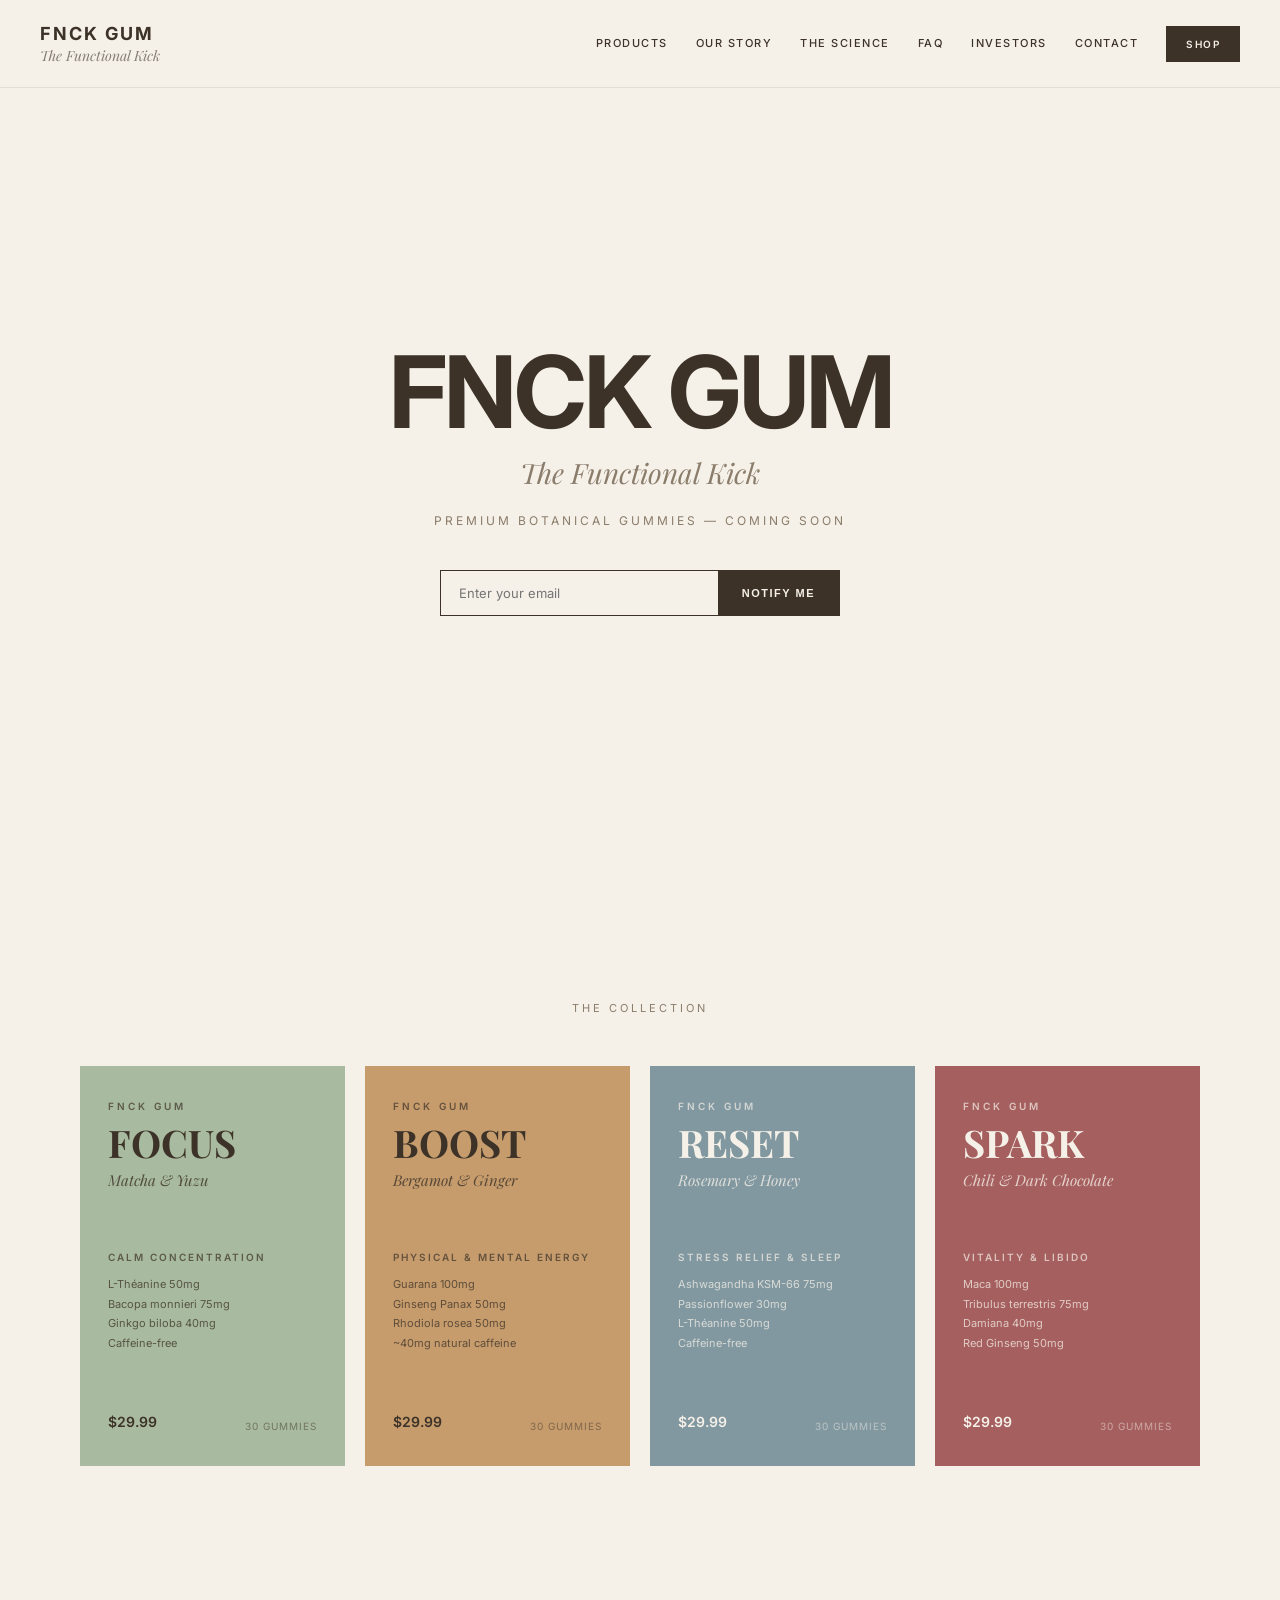
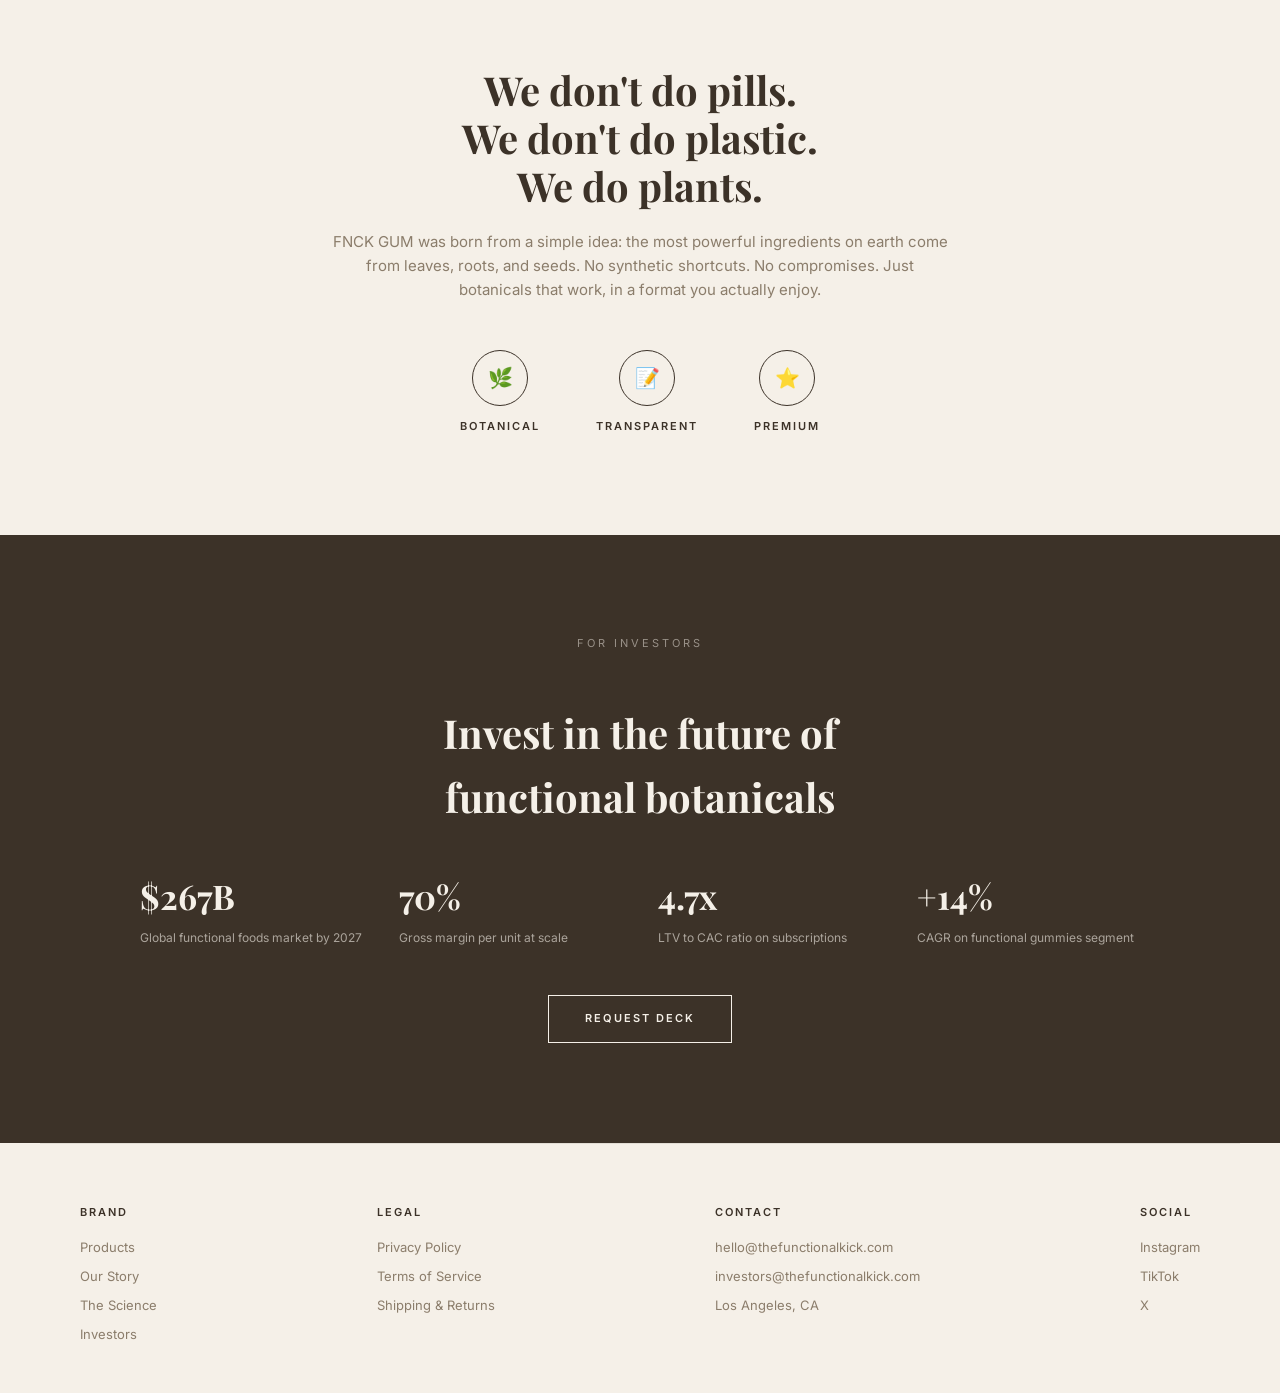
==== index.html @ b2f69619 "Site vitrine FNCK GUM complet - 10 pages" ====
<!DOCTYPE html>
<html lang="en">
<head>
<meta charset="UTF-8">
<meta name="viewport" content="width=device-width, initial-scale=1.0">
<title>Home | FNCK GUM</title>
<link rel="stylesheet" href="style.css">
</head>
<body>

<nav>
  <a href="index.html" class="logo">FNCK GUM <span>The Functional Kick</span></a>
  <div class="links">
    <a href="index.html#products">Products</a>
    <a href="story.html">Our Story</a>
    <a href="science.html">The Science</a>
    <a href="faq.html">FAQ</a>
    <a href="investors.html">Investors</a>
    <a href="contact.html">Contact</a>
    <a href="index.html#products" class="cta-nav">Shop</a>
  </div>
</nav>


<section class="hero">
  <h1>FNCK GUM</h1>
  <p class="tagline">The Functional Kick</p>
  <p class="sub">Premium Botanical Gummies &mdash; Coming Soon</p>
  <div class="email-box">
    <input type="email" placeholder="Enter your email">
    <button>Notify Me</button>
  </div>
</section>

<section class="section" id="products">
  <p class="section-label">The Collection</p>
  <div class="product-grid">
    <a href="focus.html" class="product-card card-focus">
      <div class="top">
        <div class="brand">FNCK GUM</div>
        <div class="name">FOCUS</div>
        <div class="flavor">Matcha &amp; Yuzu</div>
      </div>
      <div class="mid">
        <div class="benefit">Calm Concentration</div>
        <div class="ingredients">
          L-Th&eacute;anine 50mg<br>
          Bacopa monnieri 75mg<br>
          Ginkgo biloba 40mg<br>
          Caffeine-free
        </div>
      </div>
      <div class="bot">
        <div class="price">$29.99</div>
        <div class="count">30 Gummies</div>
      </div>
    </a>
    <a href="boost.html" class="product-card card-boost">
      <div class="top">
        <div class="brand">FNCK GUM</div>
        <div class="name">BOOST</div>
        <div class="flavor">Bergamot &amp; Ginger</div>
      </div>
      <div class="mid">
        <div class="benefit">Physical &amp; Mental Energy</div>
        <div class="ingredients">
          Guarana 100mg<br>
          Ginseng Panax 50mg<br>
          Rhodiola rosea 50mg<br>
          ~40mg natural caffeine
        </div>
      </div>
      <div class="bot">
        <div class="price">$29.99</div>
        <div class="count">30 Gummies</div>
      </div>
    </a>
    <a href="reset.html" class="product-card card-reset">
      <div class="top">
        <div class="brand">FNCK GUM</div>
        <div class="name">RESET</div>
        <div class="flavor">Rosemary &amp; Honey</div>
      </div>
      <div class="mid">
        <div class="benefit">Stress Relief &amp; Sleep</div>
        <div class="ingredients">
          Ashwagandha KSM-66 75mg<br>
          Passionflower 30mg<br>
          L-Th&eacute;anine 50mg<br>
          Caffeine-free
        </div>
      </div>
      <div class="bot">
        <div class="price">$29.99</div>
        <div class="count">30 Gummies</div>
      </div>
    </a>
    <a href="spark.html" class="product-card card-spark">
      <div class="top">
        <div class="brand">FNCK GUM</div>
        <div class="name">SPARK</div>
        <div class="flavor">Chili &amp; Dark Chocolate</div>
      </div>
      <div class="mid">
        <div class="benefit">Vitality &amp; Libido</div>
        <div class="ingredients">
          Maca 100mg<br>
          Tribulus terrestris 75mg<br>
          Damiana 40mg<br>
          Red Ginseng 50mg
        </div>
      </div>
      <div class="bot">
        <div class="price">$29.99</div>
        <div class="count">30 Gummies</div>
      </div>
    </a>
  </div>
</section>

<section class="section manifesto" id="manifesto">
  <h2>We don't do pills.<br>We don't do plastic.<br>We do plants.</h2>
  <p>FNCK GUM was born from a simple idea: the most powerful ingredients on earth come from leaves, roots, and seeds. No synthetic shortcuts. No compromises. Just botanicals that work, in a format you actually enjoy.</p>
  <div class="pillars">
    <div class="pillar"><div class="icon">&#127807;</div><h4>Botanical</h4></div>
    <div class="pillar"><div class="icon">&#128221;</div><h4>Transparent</h4></div>
    <div class="pillar"><div class="icon">&#11088;</div><h4>Premium</h4></div>
  </div>
</section>

<section class="investors" id="investors">
  <div class="investors-inner">
    <p class="section-label">For Investors</p>
    <h2>Invest in the future of<br>functional botanicals</h2>
    <div class="stats">
      <div class="stat"><h3>$267B</h3><p>Global functional foods market by 2027</p></div>
      <div class="stat"><h3>70%</h3><p>Gross margin per unit at scale</p></div>
      <div class="stat"><h3>4.7x</h3><p>LTV to CAC ratio on subscriptions</p></div>
      <div class="stat"><h3>+14%</h3><p>CAGR on functional gummies segment</p></div>
    </div>
    <div class="cta"><a href="investors.html">Request Deck</a></div>
  </div>
</section>


<footer>
  <div class="col">
    <h5>Brand</h5>
    <a href="index.html#products">Products</a>
    <a href="story.html">Our Story</a>
    <a href="science.html">The Science</a>
    <a href="investors.html">Investors</a>
  </div>
  <div class="col">
    <h5>Legal</h5>
    <a href="#">Privacy Policy</a>
    <a href="#">Terms of Service</a>
    <a href="#">Shipping & Returns</a>
  </div>
  <div class="col">
    <h5>Contact</h5>
    <p>hello@thefunctionalkick.com</p>
    <p>investors@thefunctionalkick.com</p>
    <p>Los Angeles, CA</p>
  </div>
  <div class="col">
    <h5>Social</h5>
    <a href="https://instagram.com/fnckgum" target="_blank">Instagram</a>
    <a href="https://tiktok.com/@fnckgum" target="_blank">TikTok</a>
    <a href="#">X</a>
  </div>
</footer>

</body>
</html>
---- style.css ----
@import url('https://fonts.googleapis.com/css2?family=Playfair+Display:ital,wght@0,400;0,700;1,400&family=Inter:wght@300;400;500;600;700&display=swap');

:root {
  --cream: #F5F0E8;
  --chocolate: #3C3228;
  --sage: #A8BA9F;
  --caramel: #C69C6D;
  --slate: #8198A0;
  --bordeaux: #A55F5F;
  --warm-gray: #8B7D6B;
  --light-border: rgba(60,50,40,0.1);
}

* { margin: 0; padding: 0; box-sizing: border-box; }
html { scroll-behavior: smooth; }

body {
  font-family: 'Inter', sans-serif;
  background: var(--cream);
  color: var(--chocolate);
  line-height: 1.6;
}

a { color: inherit; text-decoration: none; }
img { max-width: 100%; display: block; }

/* NAV */
nav {
  position: fixed; top: 0; left: 0; right: 0;
  display: flex; justify-content: space-between; align-items: center;
  padding: 20px 40px;
  background: rgba(245,240,232,0.95);
  backdrop-filter: blur(10px);
  z-index: 1000;
  border-bottom: 1px solid var(--light-border);
}
nav .logo { font-weight: 700; font-size: 18px; letter-spacing: 2px; }
nav .logo span { font-family: 'Playfair Display', serif; font-style: italic; font-weight: 400; font-size: 14px; display: block; letter-spacing: 0; opacity: 0.6; margin-top: -4px; }
nav .links { display: flex; gap: 28px; align-items: center; }
nav .links a {
  font-size: 11px; font-weight: 500; letter-spacing: 1.5px;
  text-transform: uppercase; transition: opacity 0.2s;
}
nav .links a:hover { opacity: 0.5; }
nav .links .cta-nav {
  background: var(--chocolate); color: var(--cream);
  padding: 10px 20px;
  font-size: 10px; font-weight: 600; letter-spacing: 1.5px; text-transform: uppercase;
}

/* HERO */
.hero {
  min-height: 100vh;
  display: flex; flex-direction: column;
  justify-content: center; align-items: center;
  text-align: center;
  padding: 140px 40px 80px;
}
.hero h1 {
  font-family: 'Inter', sans-serif;
  font-size: clamp(42px, 9vw, 100px);
  font-weight: 700;
  letter-spacing: -3px;
  line-height: 0.95;
  margin-bottom: 12px;
}
.hero .tagline {
  font-family: 'Playfair Display', serif;
  font-style: italic;
  font-size: clamp(18px, 2.5vw, 28px);
  color: var(--warm-gray);
  margin-bottom: 16px;
}
.hero .sub {
  font-size: 12px; letter-spacing: 3px;
  text-transform: uppercase; color: var(--warm-gray);
  margin-bottom: 40px;
}
.hero .email-box {
  display: flex; gap: 0;
  border: 1px solid var(--chocolate);
  max-width: 400px; width: 100%;
}
.hero .email-box input {
  flex: 1; padding: 14px 18px;
  border: none; background: transparent;
  font-family: 'Inter'; font-size: 13px;
  outline: none;
}
.hero .email-box button {
  padding: 14px 24px; background: var(--chocolate); color: var(--cream);
  border: none;
  font-size: 11px; font-weight: 600;
  letter-spacing: 1.5px; text-transform: uppercase;
  cursor: pointer;
}

/* SECTIONS */
.section { padding: 100px 40px; max-width: 1200px; margin: 0 auto; }
.section-label {
  font-size: 11px; letter-spacing: 3px;
  text-transform: uppercase; color: var(--warm-gray);
  margin-bottom: 48px;
  text-align: center;
}

/* PRODUCTS */
.product-grid {
  display: grid;
  grid-template-columns: repeat(auto-fit, minmax(260px, 1fr));
  gap: 20px;
}
.product-card {
  padding: 32px 28px;
  min-height: 400px;
  display: flex; flex-direction: column;
  justify-content: space-between;
  transition: transform 0.3s, box-shadow 0.3s;
  position: relative; overflow: hidden;
}
.product-card:hover { transform: translateY(-4px); box-shadow: 0 20px 40px rgba(60,50,40,0.15); }
.product-card .top .brand { font-size: 10px; font-weight: 600; letter-spacing: 3px; text-transform: uppercase; opacity: 0.7; margin-bottom: 10px; }
.product-card .top .name { font-family: 'Playfair Display', serif; font-size: 38px; font-weight: 700; line-height: 1; margin-bottom: 6px; }
.product-card .top .flavor { font-family: 'Playfair Display', serif; font-style: italic; font-size: 15px; opacity: 0.8; }
.product-card .mid { margin: 28px 0; }
.product-card .mid .benefit { font-size: 10px; font-weight: 600; letter-spacing: 2px; text-transform: uppercase; opacity: 0.7; margin-bottom: 10px; }
.product-card .mid .ingredients { font-size: 11px; line-height: 1.8; opacity: 0.75; }
.product-card .bot { display: flex; justify-content: space-between; align-items: flex-end; }
.product-card .bot .price { font-size: 14px; font-weight: 600; }
.product-card .bot .count { font-size: 10px; letter-spacing: 1px; text-transform: uppercase; opacity: 0.5; }
.card-focus { background: var(--sage); color: var(--chocolate); }
.card-boost { background: var(--caramel); color: var(--chocolate); }
.card-reset { background: var(--slate); color: var(--cream); }
.card-spark { background: var(--bordeaux); color: var(--cream); }

/* MANIFESTO */
.manifesto { text-align: center; max-width: 700px; margin: 0 auto; }
.manifesto h2 { font-family: 'Playfair Display', serif; font-size: clamp(26px, 4vw, 40px); margin-bottom: 20px; line-height: 1.2; }
.manifesto p { font-size: 15px; color: var(--warm-gray); margin-bottom: 48px; }
.pillars { display: flex; justify-content: center; gap: 56px; flex-wrap: wrap; }
.pillar { text-align: center; }
.pillar .icon { width: 56px; height: 56px; border: 1.5px solid var(--chocolate); border-radius: 50%; display: flex; align-items: center; justify-content: center; margin: 0 auto 12px; font-size: 20px; }
.pillar h4 { font-size: 11px; letter-spacing: 2px; text-transform: uppercase; font-weight: 600; }

/* INVESTORS */
.investors { background: var(--chocolate); color: var(--cream); padding: 100px 40px; }
.investors-inner { max-width: 1000px; margin: 0 auto; }
.investors .section-label { color: rgba(245,240,232,0.5); }
.investors h2 { font-family: 'Playfair Display', serif; font-size: clamp(26px, 4vw, 40px); margin-bottom: 40px; text-align: center; }
.stats { display: grid; grid-template-columns: repeat(auto-fit, minmax(200px, 1fr)); gap: 36px; margin-bottom: 48px; }
.stat h3 { font-family: 'Playfair Display', serif; font-size: 34px; margin-bottom: 6px; }
.stat p { font-size: 12px; opacity: 0.6; line-height: 1.5; }
.investors .cta { text-align: center; }
.investors .cta a { display: inline-block; padding: 14px 36px; border: 1px solid var(--cream); font-size: 11px; font-weight: 600; letter-spacing: 2px; text-transform: uppercase; transition: all 0.2s; }
.investors .cta a:hover { background: var(--cream); color: var(--chocolate); }

/* FOOTER */
footer { padding: 60px 40px 40px; border-top: 1px solid var(--light-border); max-width: 1200px; margin: 0 auto; display: flex; justify-content: space-between; flex-wrap: wrap; gap: 36px; }
footer .col h5 { font-size: 11px; letter-spacing: 2px; text-transform: uppercase; margin-bottom: 16px; font-weight: 600; }
footer .col a, footer .col p { display: block; color: var(--warm-gray); font-size: 13px; margin-bottom: 8px; transition: color 0.2s; }
footer .col a:hover { color: var(--chocolate); }

/* PRODUCT PAGE */
.product-hero { display: grid; grid-template-columns: 1fr 1fr; gap: 60px; align-items: center; padding: 140px 40px 80px; max-width: 1200px; margin: 0 auto; }
.product-hero .product-image img { width: 100%; border-radius: 4px; box-shadow: 0 20px 60px rgba(60,50,40,0.15); }
.product-hero .info .brand { font-size: 11px; font-weight: 600; letter-spacing: 3px; text-transform: uppercase; color: var(--warm-gray); margin-bottom: 12px; }
.product-hero .info h1 { font-family: 'Playfair Display', serif; font-size: clamp(36px, 5vw, 56px); margin-bottom: 8px; }
.product-hero .info .flavor { font-family: 'Playfair Display', serif; font-style: italic; font-size: 20px; color: var(--warm-gray); margin-bottom: 20px; }
.product-hero .info .price { font-size: 28px; font-weight: 700; margin-bottom: 8px; }
.product-hero .info .sub-price { font-size: 13px; color: var(--warm-gray); margin-bottom: 32px; }
.product-hero .info .btn {
  display: inline-block; padding: 16px 48px; background: var(--chocolate); color: var(--cream);
  font-size: 12px; font-weight: 600; letter-spacing: 1.5px; text-transform: uppercase;
  margin-bottom: 16px;
}
.product-hero .info .btn-secondary {
  display: inline-block; padding: 16px 48px; border: 1px solid var(--chocolate);
  font-size: 12px; font-weight: 600; letter-spacing: 1.5px; text-transform: uppercase;
  margin-left: 12px;
}
.product-hero .info .benefits { margin-top: 32px; }
.product-hero .info .benefits li { list-style: none; font-size: 13px; padding: 6px 0; display: flex; align-items: center; gap: 10px; }
.product-hero .info .benefits li::before { content: '¹3'; font-weight: 700; }

/* TABS */
.tabs { max-width: 800px; margin: 0 auto; padding: 0 40px 80px; }
.tab-nav { display: flex; gap: 32px; border-bottom: 1px solid var(--light-border); margin-bottom: 32px; }
.tab-nav a { font-size: 12px; font-weight: 600; letter-spacing: 1.5px; text-transform: uppercase; padding-bottom: 12px; border-bottom: 2px solid transparent; }
.tab-nav a.active { border-bottom-color: var(--chocolate); }
.tab-content h3 { font-family: 'Playfair Display', serif; font-size: 24px; margin-bottom: 20px; }
.tab-content p, .tab-content li { font-size: 14px; color: var(--warm-gray); line-height: 1.8; margin-bottom: 10px; }
.tab-content ul { padding-left: 0; list-style: none; }
.tab-content table { width: 100%; border-collapse: collapse; font-size: 13px; margin-top: 20px; }
.tab-content table td { padding: 12px 0; border-bottom: 1px solid var(--light-border); }
.tab-content table td:last-child { text-align: right; font-weight: 600; }

/* STORY */
.story-hero { padding: 140px 40px 60px; text-align: center; max-width: 900px; margin: 0 auto; }
.story-hero h1 { font-family: 'Playfair Display', serif; font-size: clamp(32px, 5vw, 52px); margin-bottom: 20px; }
.story-hero p { font-size: 18px; color: var(--warm-gray); line-height: 1.7; }
.story-img { max-width: 1000px; margin: 0 auto 80px; padding: 0 40px; }
.story-img img { width: 100%; border-radius: 4px; }
.story-body { max-width: 700px; margin: 0 auto; padding: 0 40px 100px; }
.story-body h2 { font-family: 'Playfair Display', serif; font-size: 28px; margin: 48px 0 20px; }
.story-body p { font-size: 15px; color: var(--warm-gray); line-height: 1.8; margin-bottom: 16px; }

/* FAQ */
.faq-list { max-width: 800px; margin: 0 auto; padding: 0 40px 100px; }
.faq-item { border-bottom: 1px solid var(--light-border); padding: 24px 0; }
.faq-item h3 { font-size: 16px; font-weight: 600; margin-bottom: 10px; cursor: pointer; }
.faq-item p { font-size: 14px; color: var(--warm-gray); line-height: 1.7; }

/* FAQ colors */
.faq-focus h3 { color: var(--sage); }
.faq-boost h3 { color: var(--caramel); }
.faq-reset h3 { color: var(--slate); }
.faq-spark h3 { color: var(--bordeaux); }

/* CONTACT */
.contact-form { max-width: 600px; margin: 0 auto; padding: 0 40px 100px; }
.contact-form input, .contact-form textarea {
  width: 100%; padding: 14px 16px; margin-bottom: 16px;
  border: 1px solid var(--light-border); background: transparent;
  font-family: 'Inter'; font-size: 14px; outline: none;
}
.contact-form textarea { min-height: 140px; resize: vertical; }
.contact-form button {
  padding: 14px 36px; background: var(--chocolate); color: var(--cream);
  border: none; font-size: 12px; font-weight: 600;
  letter-spacing: 1.5px; text-transform: uppercase; cursor: pointer;
}

/* MOBILE */
@media (max-width: 768px) {
  nav { padding: 16px 20px; }
  nav .links { display: none; }
  .hero { padding: 100px 20px 60px; }
  .section { padding: 60px 20px; }
  .product-hero { grid-template-columns: 1fr; padding: 100px 20px 60px; }
  .product-hero .info .btn-secondary { margin-left: 0; margin-top: 10px; display: block; }
  footer { padding: 40px 20px; flex-direction: column; gap: 24px; }
  .tab-nav { gap: 16px; overflow-x: auto; }
  .pillars { gap: 32px; }
}
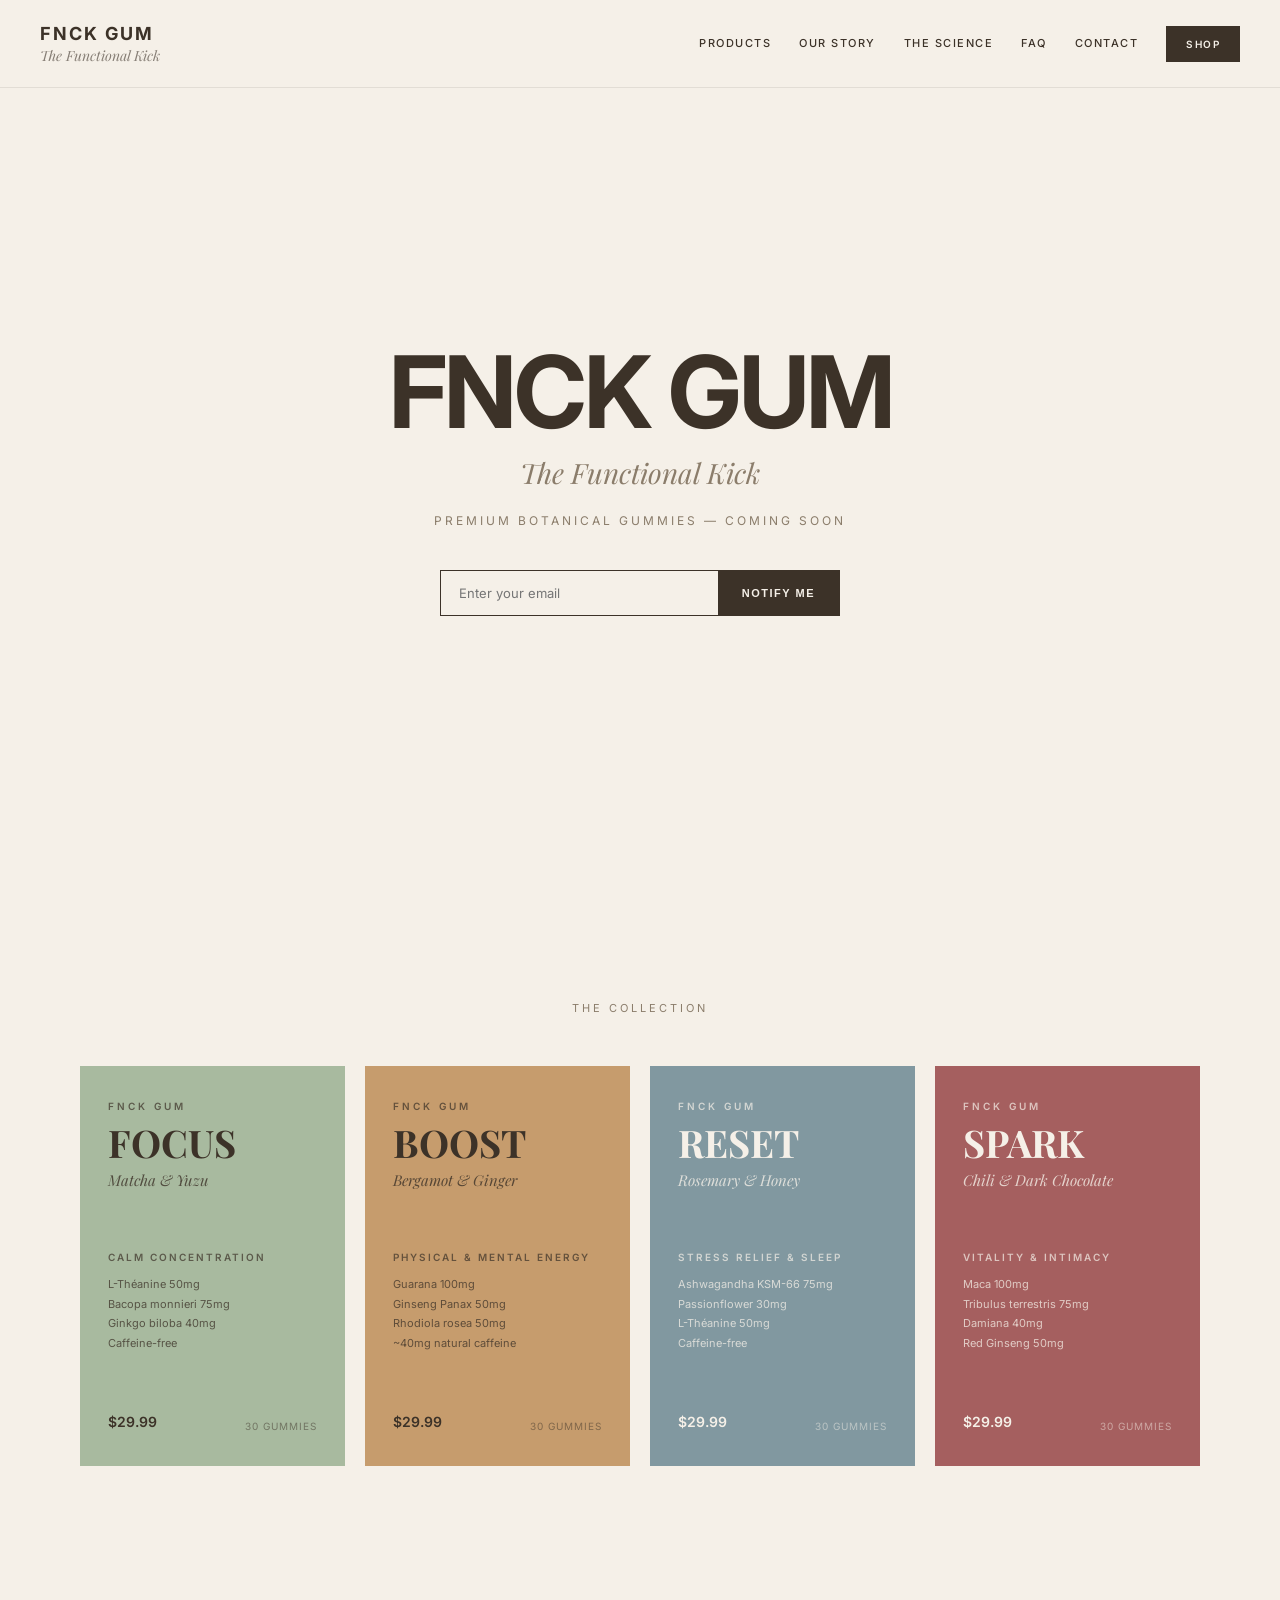
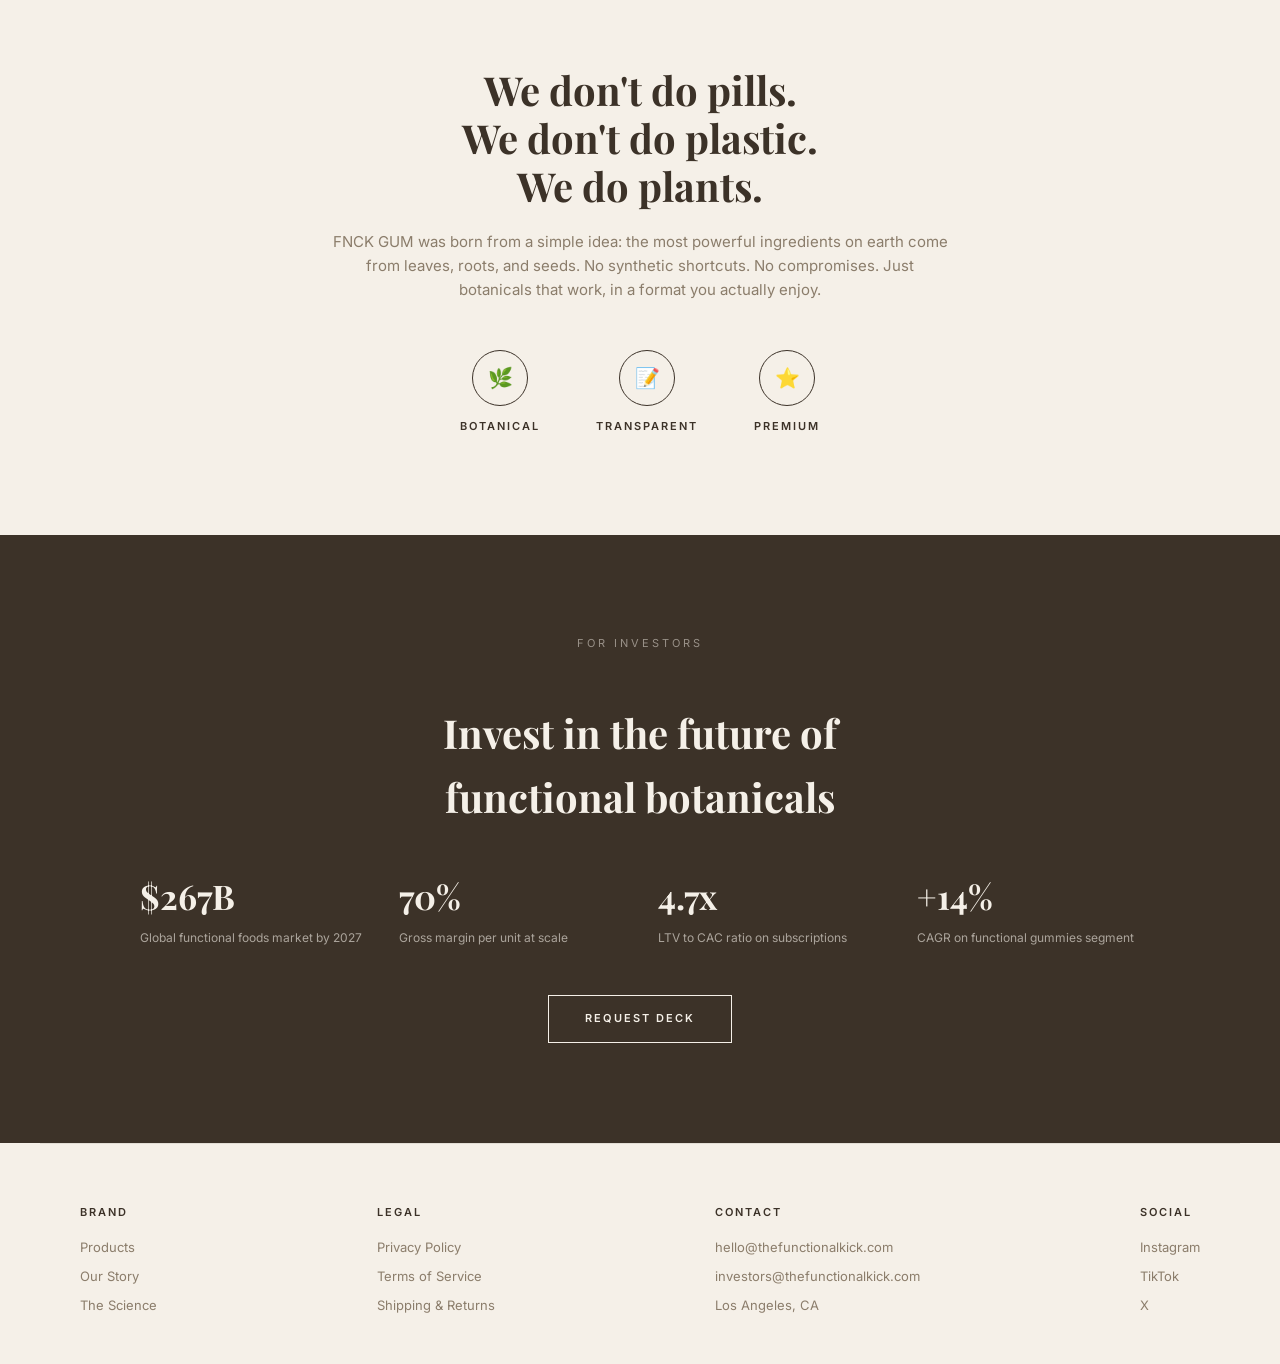
==== commit ad68b89e: "Retire Investors du menu, corrige boutons, remplace libido par intimacy" ====
--- a/index.html
+++ b/index.html
@@ -15,7 +15,6 @@
     <a href="story.html">Our Story</a>
     <a href="science.html">The Science</a>
     <a href="faq.html">FAQ</a>
-    <a href="investors.html">Investors</a>
     <a href="contact.html">Contact</a>
     <a href="index.html#products" class="cta-nav">Shop</a>
   </div>
@@ -102,7 +101,7 @@
         <div class="flavor">Chili &amp; Dark Chocolate</div>
       </div>
       <div class="mid">
-        <div class="benefit">Vitality &amp; Libido</div>
+    <div class="benefit">Vitality & Intimacy</div>
         <div class="ingredients">
           Maca 100mg<br>
           Tribulus terrestris 75mg<br>
@@ -149,7 +148,6 @@
     <a href="index.html#products">Products</a>
     <a href="story.html">Our Story</a>
     <a href="science.html">The Science</a>
-    <a href="investors.html">Investors</a>
   </div>
   <div class="col">
     <h5>Legal</h5>
--- a/style.css
+++ b/style.css
@@ -170,14 +170,18 @@
 .product-hero .info .price { font-size: 28px; font-weight: 700; margin-bottom: 8px; }
 .product-hero .info .sub-price { font-size: 13px; color: var(--warm-gray); margin-bottom: 32px; }
 .product-hero .info .btn {
-  display: inline-block; padding: 16px 48px; background: var(--chocolate); color: var(--cream);
-  font-size: 12px; font-weight: 600; letter-spacing: 1.5px; text-transform: uppercase;
-  margin-bottom: 16px;
+  display: inline-block; padding: 10px 24px; background: var(--chocolate); color: var(--cream);
+  font-size: 11px; font-weight: 600; letter-spacing: 1.5px; text-transform: uppercase;
 }
 .product-hero .info .btn-secondary {
-  display: inline-block; padding: 16px 48px; border: 1px solid var(--chocolate);
-  font-size: 12px; font-weight: 600; letter-spacing: 1.5px; text-transform: uppercase;
-  margin-left: 12px;
+  display: inline-block; padding: 10px 24px; border: 1px solid var(--chocolate);
+  font-size: 11px; font-weight: 600; letter-spacing: 1.5px; text-transform: uppercase;
+  margin-left: 8px;
+}
+@media (max-width: 768px) {
+  .product-hero .info .btn, .product-hero .info .btn-secondary {
+    display: block; width: 100%; text-align: center; margin-left: 0; margin-bottom: 10px;
+  }
 }
 .product-hero .info .benefits { margin-top: 32px; }
 .product-hero .info .benefits li { list-style: none; font-size: 13px; padding: 6px 0; display: flex; align-items: center; gap: 10px; }
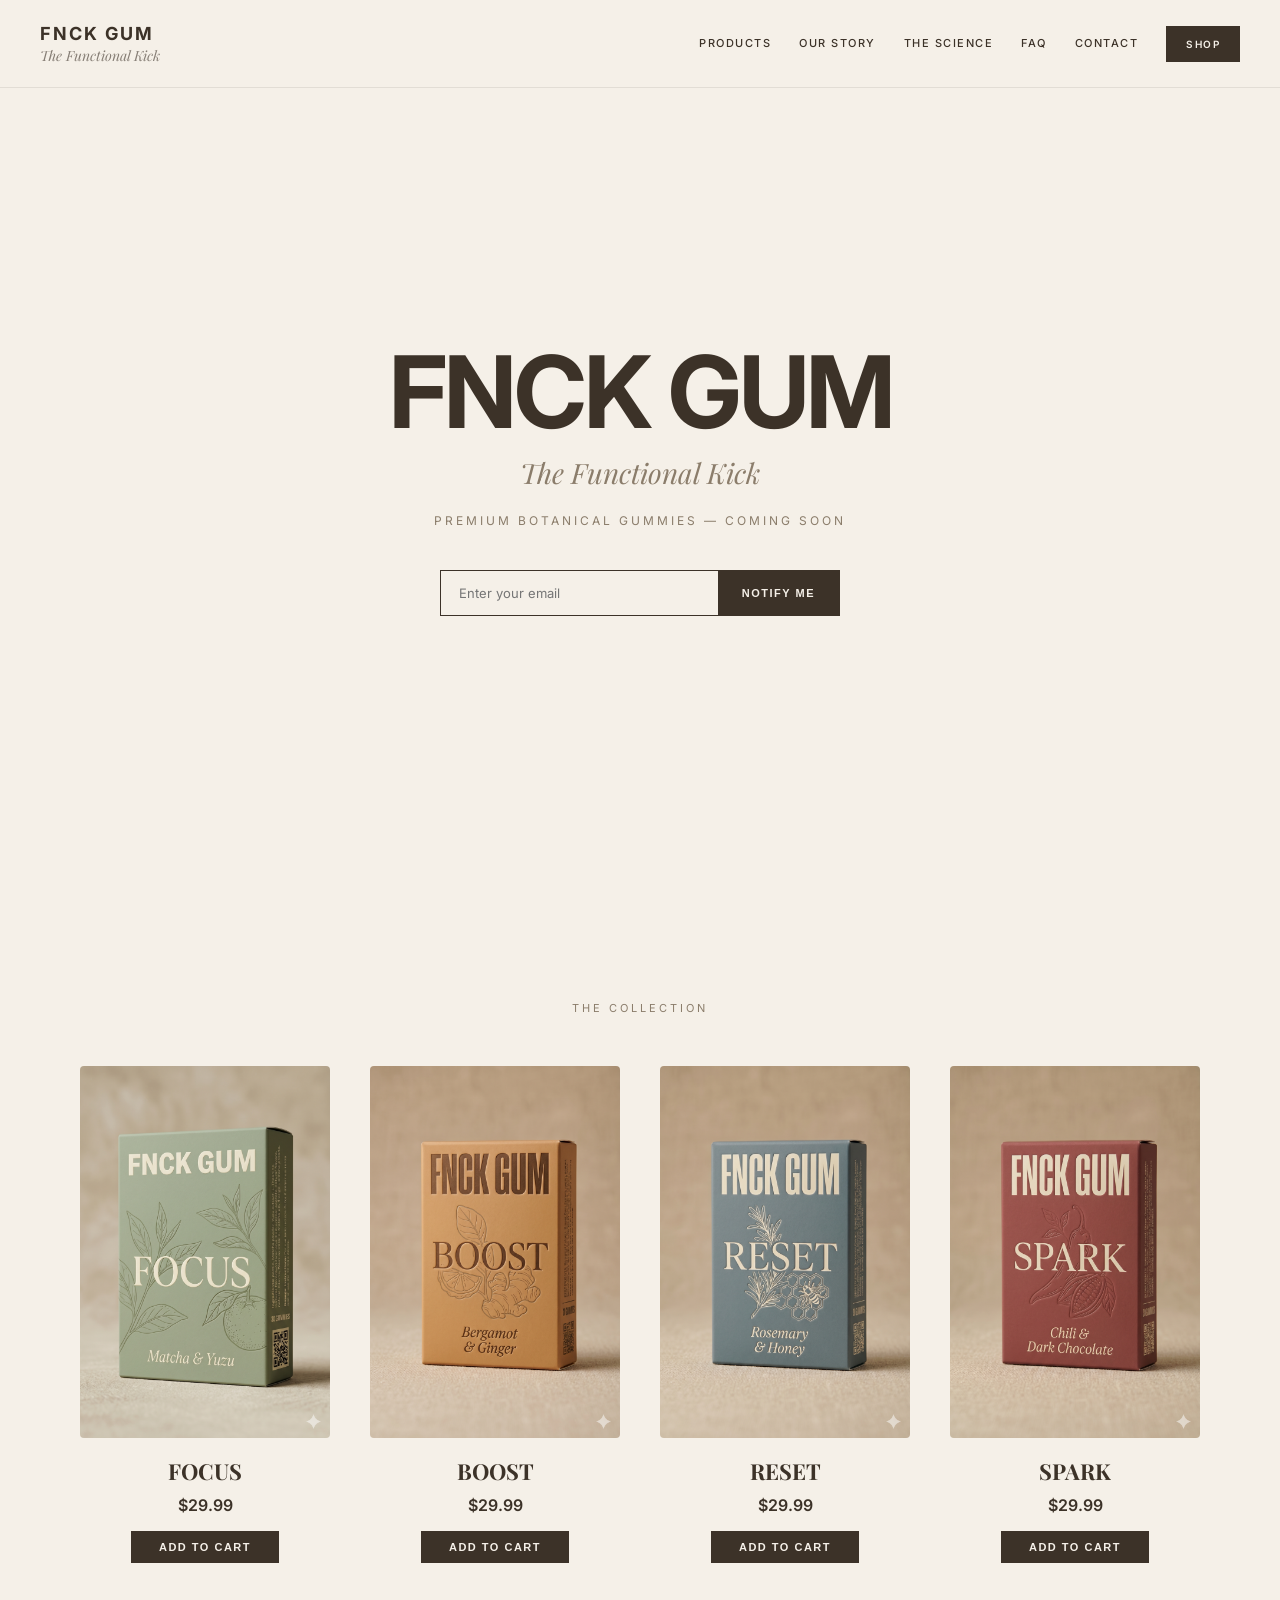
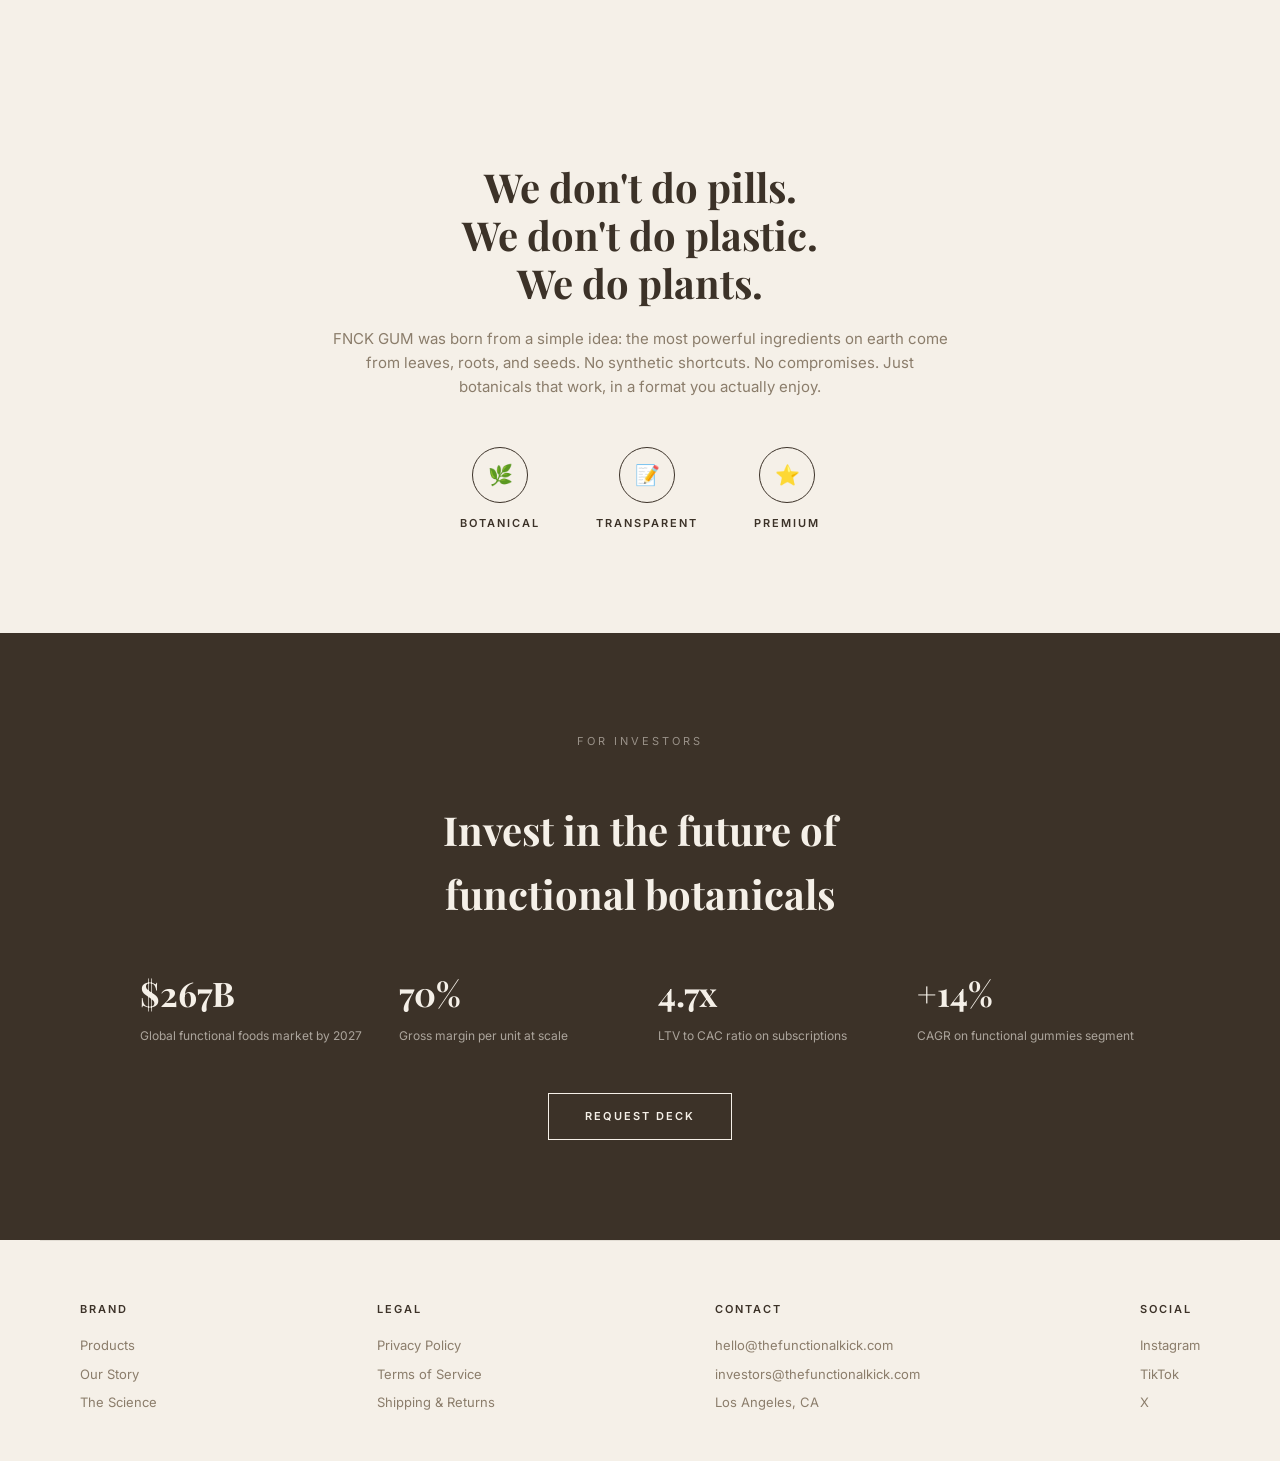
==== commit 5d808ac7: "Home: remplace cartes texte par images produits + prix + Add to Cart" ====
--- a/index.html
+++ b/index.html
@@ -33,87 +33,31 @@
 
 <section class="section" id="products">
   <p class="section-label">The Collection</p>
-  <div class="product-grid">
-    <a href="focus.html" class="product-card card-focus">
-      <div class="top">
-        <div class="brand">FNCK GUM</div>
-        <div class="name">FOCUS</div>
-        <div class="flavor">Matcha &amp; Yuzu</div>
-      </div>
-      <div class="mid">
-        <div class="benefit">Calm Concentration</div>
-        <div class="ingredients">
-          L-Th&eacute;anine 50mg<br>
-          Bacopa monnieri 75mg<br>
-          Ginkgo biloba 40mg<br>
-          Caffeine-free
-        </div>
-      </div>
-      <div class="bot">
-        <div class="price">$29.99</div>
-        <div class="count">30 Gummies</div>
-      </div>
-    </a>
-    <a href="boost.html" class="product-card card-boost">
-      <div class="top">
-        <div class="brand">FNCK GUM</div>
-        <div class="name">BOOST</div>
-        <div class="flavor">Bergamot &amp; Ginger</div>
-      </div>
-      <div class="mid">
-        <div class="benefit">Physical &amp; Mental Energy</div>
-        <div class="ingredients">
-          Guarana 100mg<br>
-          Ginseng Panax 50mg<br>
-          Rhodiola rosea 50mg<br>
-          ~40mg natural caffeine
-        </div>
-      </div>
-      <div class="bot">
-        <div class="price">$29.99</div>
-        <div class="count">30 Gummies</div>
-      </div>
-    </a>
-    <a href="reset.html" class="product-card card-reset">
-      <div class="top">
-        <div class="brand">FNCK GUM</div>
-        <div class="name">RESET</div>
-        <div class="flavor">Rosemary &amp; Honey</div>
-      </div>
-      <div class="mid">
-        <div class="benefit">Stress Relief &amp; Sleep</div>
-        <div class="ingredients">
-          Ashwagandha KSM-66 75mg<br>
-          Passionflower 30mg<br>
-          L-Th&eacute;anine 50mg<br>
-          Caffeine-free
-        </div>
-      </div>
-      <div class="bot">
-        <div class="price">$29.99</div>
-        <div class="count">30 Gummies</div>
-      </div>
-    </a>
-    <a href="spark.html" class="product-card card-spark">
-      <div class="top">
-        <div class="brand">FNCK GUM</div>
-        <div class="name">SPARK</div>
-        <div class="flavor">Chili &amp; Dark Chocolate</div>
-      </div>
-      <div class="mid">
-    <div class="benefit">Vitality & Intimacy</div>
-        <div class="ingredients">
-          Maca 100mg<br>
-          Tribulus terrestris 75mg<br>
-          Damiana 40mg<br>
-          Red Ginseng 50mg
-        </div>
-      </div>
-      <div class="bot">
-        <div class="price">$29.99</div>
-        <div class="count">30 Gummies</div>
-      </div>
-    </a>
+  <div class="product-images">
+    <div class="product-img-card">
+      <a href="focus.html"><img src="images/focusbox.png" alt="FOCUS"></a>
+      <h3>FOCUS</h3>
+      <p class="price">$29.99</p>
+      <button>Add to Cart</button>
+    </div>
+    <div class="product-img-card">
+      <a href="boost.html"><img src="images/boostbox.png" alt="BOOST"></a>
+      <h3>BOOST</h3>
+      <p class="price">$29.99</p>
+      <button>Add to Cart</button>
+    </div>
+    <div class="product-img-card">
+      <a href="reset.html"><img src="images/resetbox.png" alt="RESET"></a>
+      <h3>RESET</h3>
+      <p class="price">$29.99</p>
+      <button>Add to Cart</button>
+    </div>
+    <div class="product-img-card">
+      <a href="spark.html"><img src="images/sparkbox.png" alt="SPARK"></a>
+      <h3>SPARK</h3>
+      <p class="price">$29.99</p>
+      <button>Add to Cart</button>
+    </div>
   </div>
 </section>
 
--- a/style.css
+++ b/style.css
@@ -134,6 +134,41 @@
 .card-reset { background: var(--slate); color: var(--cream); }
 .card-spark { background: var(--bordeaux); color: var(--cream); }
 
+/* PRODUCT IMAGES GRID */
+.product-images {
+  display: grid;
+  grid-template-columns: repeat(auto-fit, minmax(220px, 1fr));
+  gap: 40px;
+  text-align: center;
+}
+.product-img-card img {
+  width: 100%;
+  max-width: 280px;
+  margin: 0 auto 16px;
+  border-radius: 4px;
+}
+.product-img-card h3 {
+  font-family: 'Playfair Display', serif;
+  font-size: 22px;
+  margin-bottom: 4px;
+}
+.product-img-card .price {
+  font-size: 16px;
+  font-weight: 600;
+  margin-bottom: 12px;
+}
+.product-img-card button {
+  padding: 10px 28px;
+  background: var(--chocolate);
+  color: var(--cream);
+  border: none;
+  font-size: 11px;
+  font-weight: 600;
+  letter-spacing: 1.5px;
+  text-transform: uppercase;
+  cursor: pointer;
+}
+
 /* MANIFESTO */
 .manifesto { text-align: center; max-width: 700px; margin: 0 auto; }
 .manifesto h2 { font-family: 'Playfair Display', serif; font-size: clamp(26px, 4vw, 40px); margin-bottom: 20px; line-height: 1.2; }
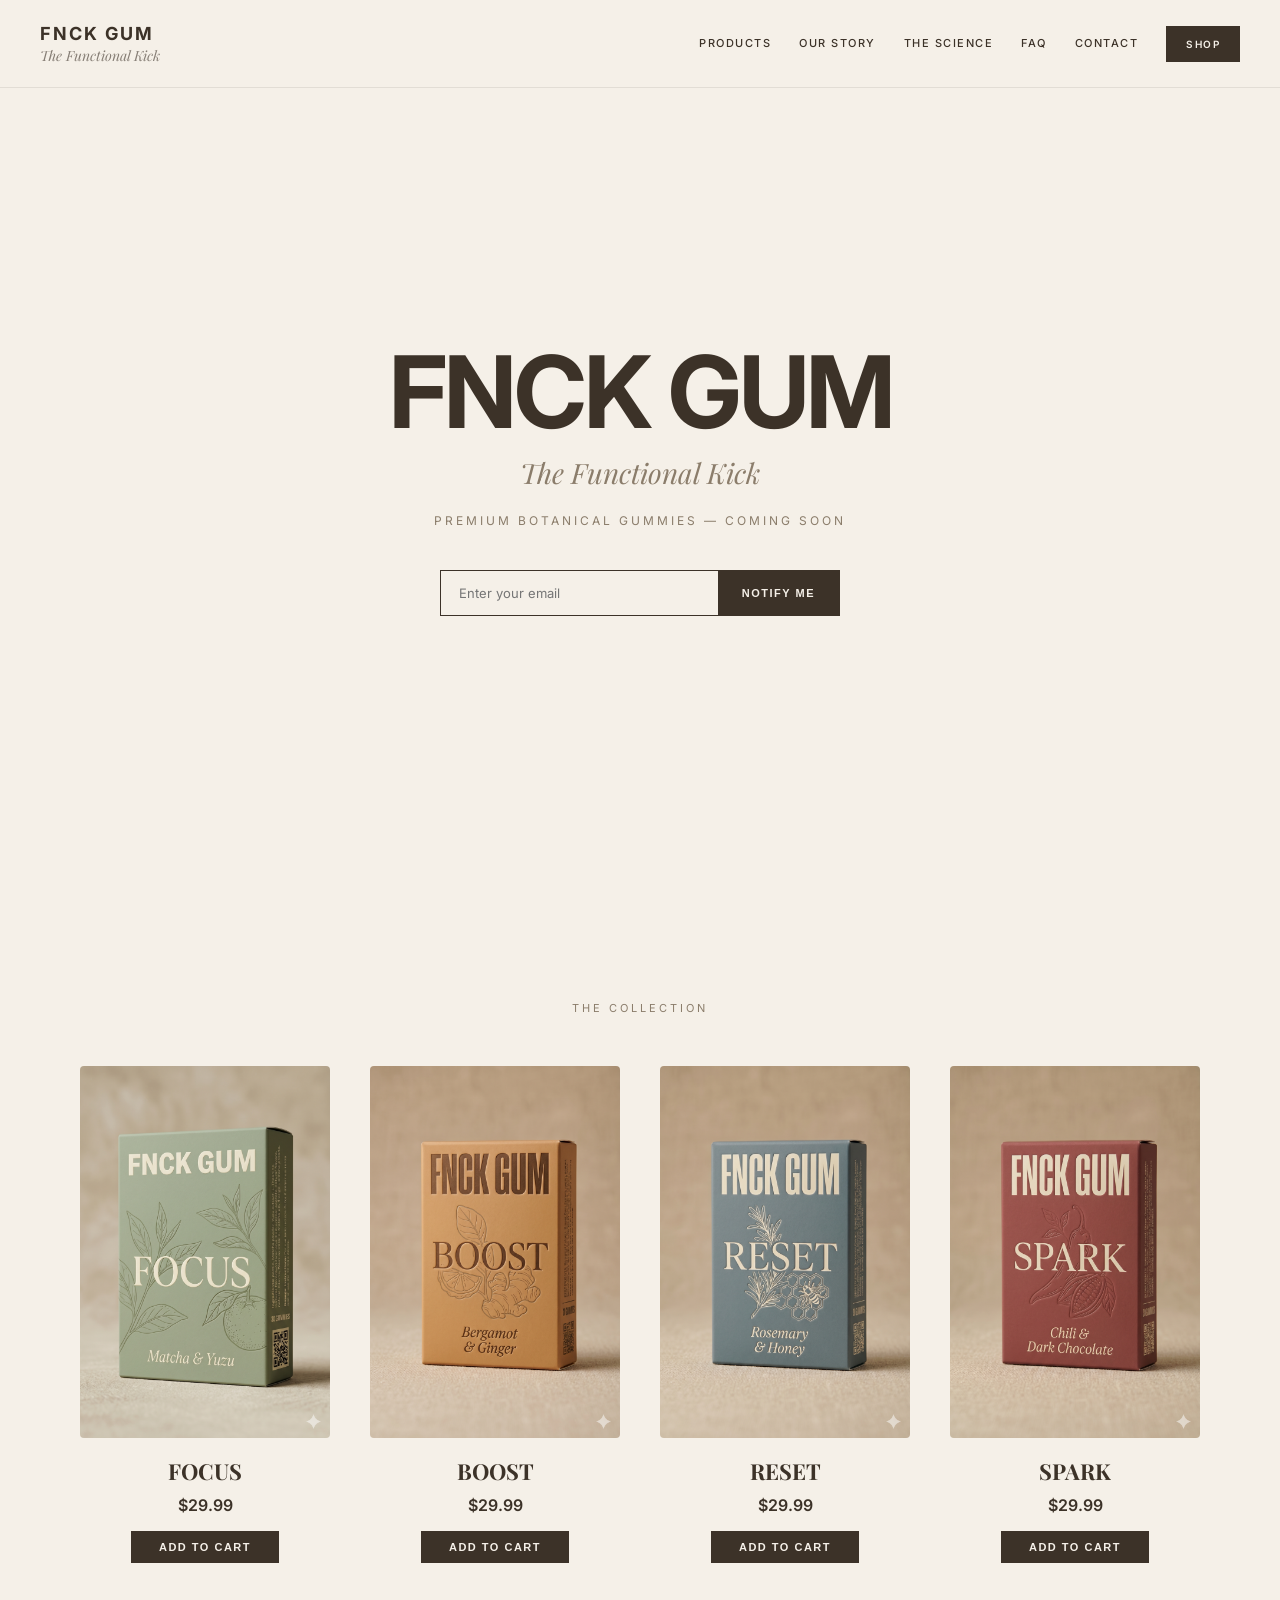
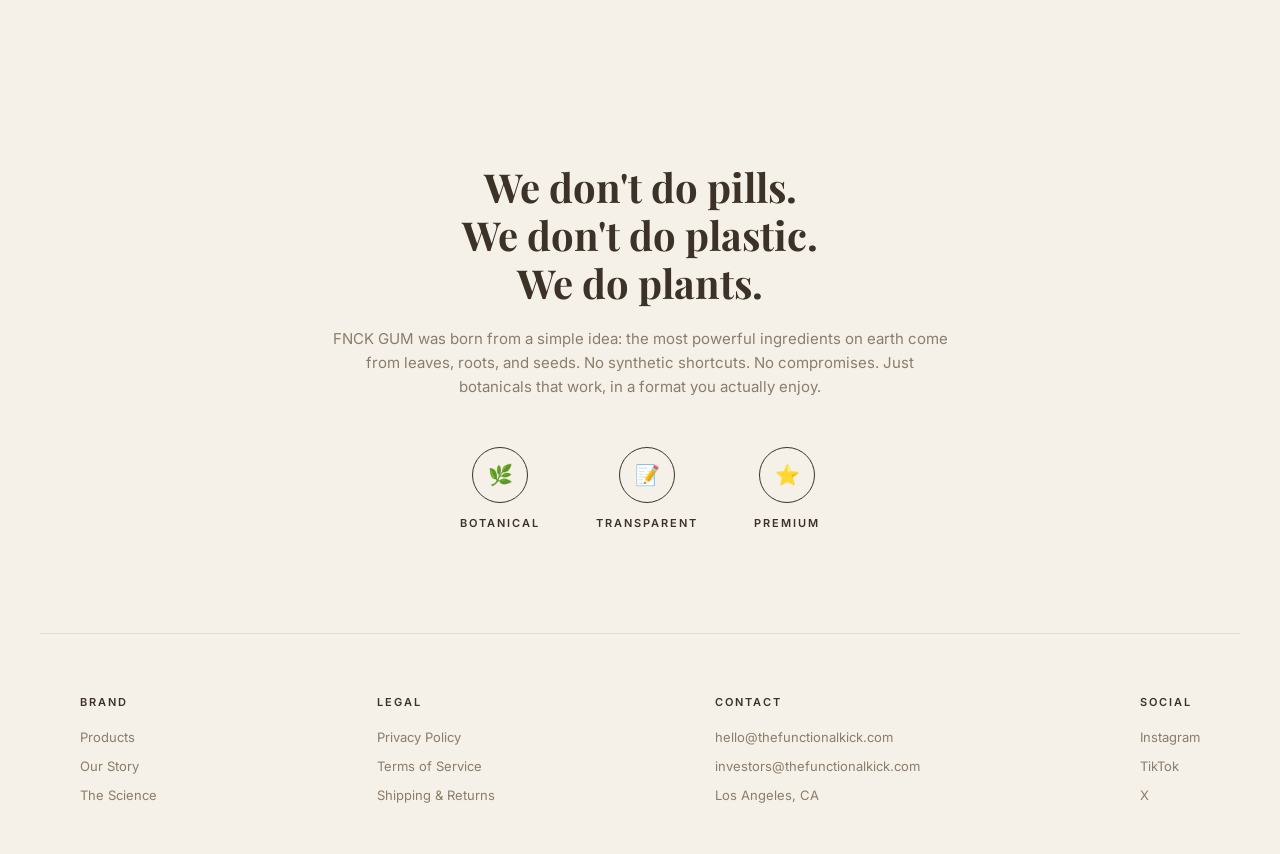
==== commit 74012d63: "Remove Investors section and page" ====
--- a/index.html
+++ b/index.html
@@ -71,20 +71,6 @@
   </div>
 </section>
 
-<section class="investors" id="investors">
-  <div class="investors-inner">
-    <p class="section-label">For Investors</p>
-    <h2>Invest in the future of<br>functional botanicals</h2>
-    <div class="stats">
-      <div class="stat"><h3>$267B</h3><p>Global functional foods market by 2027</p></div>
-      <div class="stat"><h3>70%</h3><p>Gross margin per unit at scale</p></div>
-      <div class="stat"><h3>4.7x</h3><p>LTV to CAC ratio on subscriptions</p></div>
-      <div class="stat"><h3>+14%</h3><p>CAGR on functional gummies segment</p></div>
-    </div>
-    <div class="cta"><a href="investors.html">Request Deck</a></div>
-  </div>
-</section>
-
 
 <footer>
   <div class="col">
